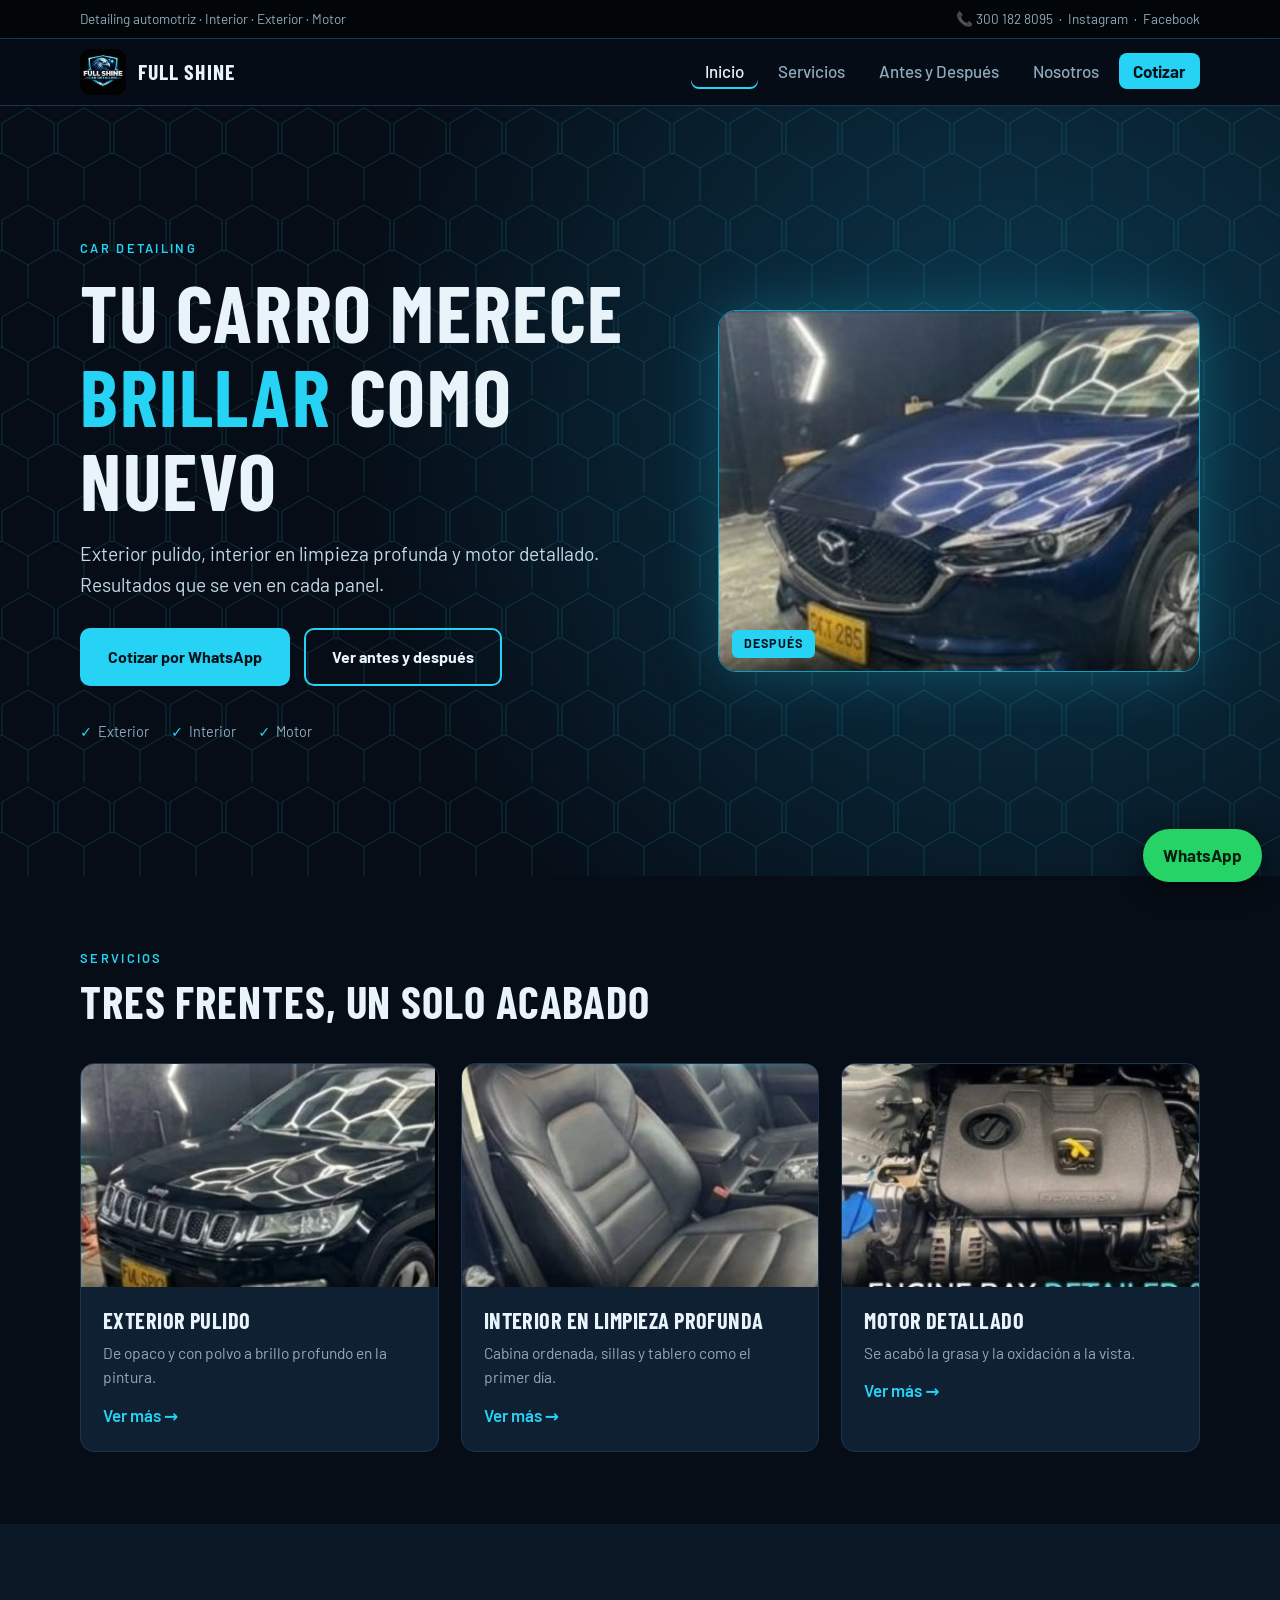
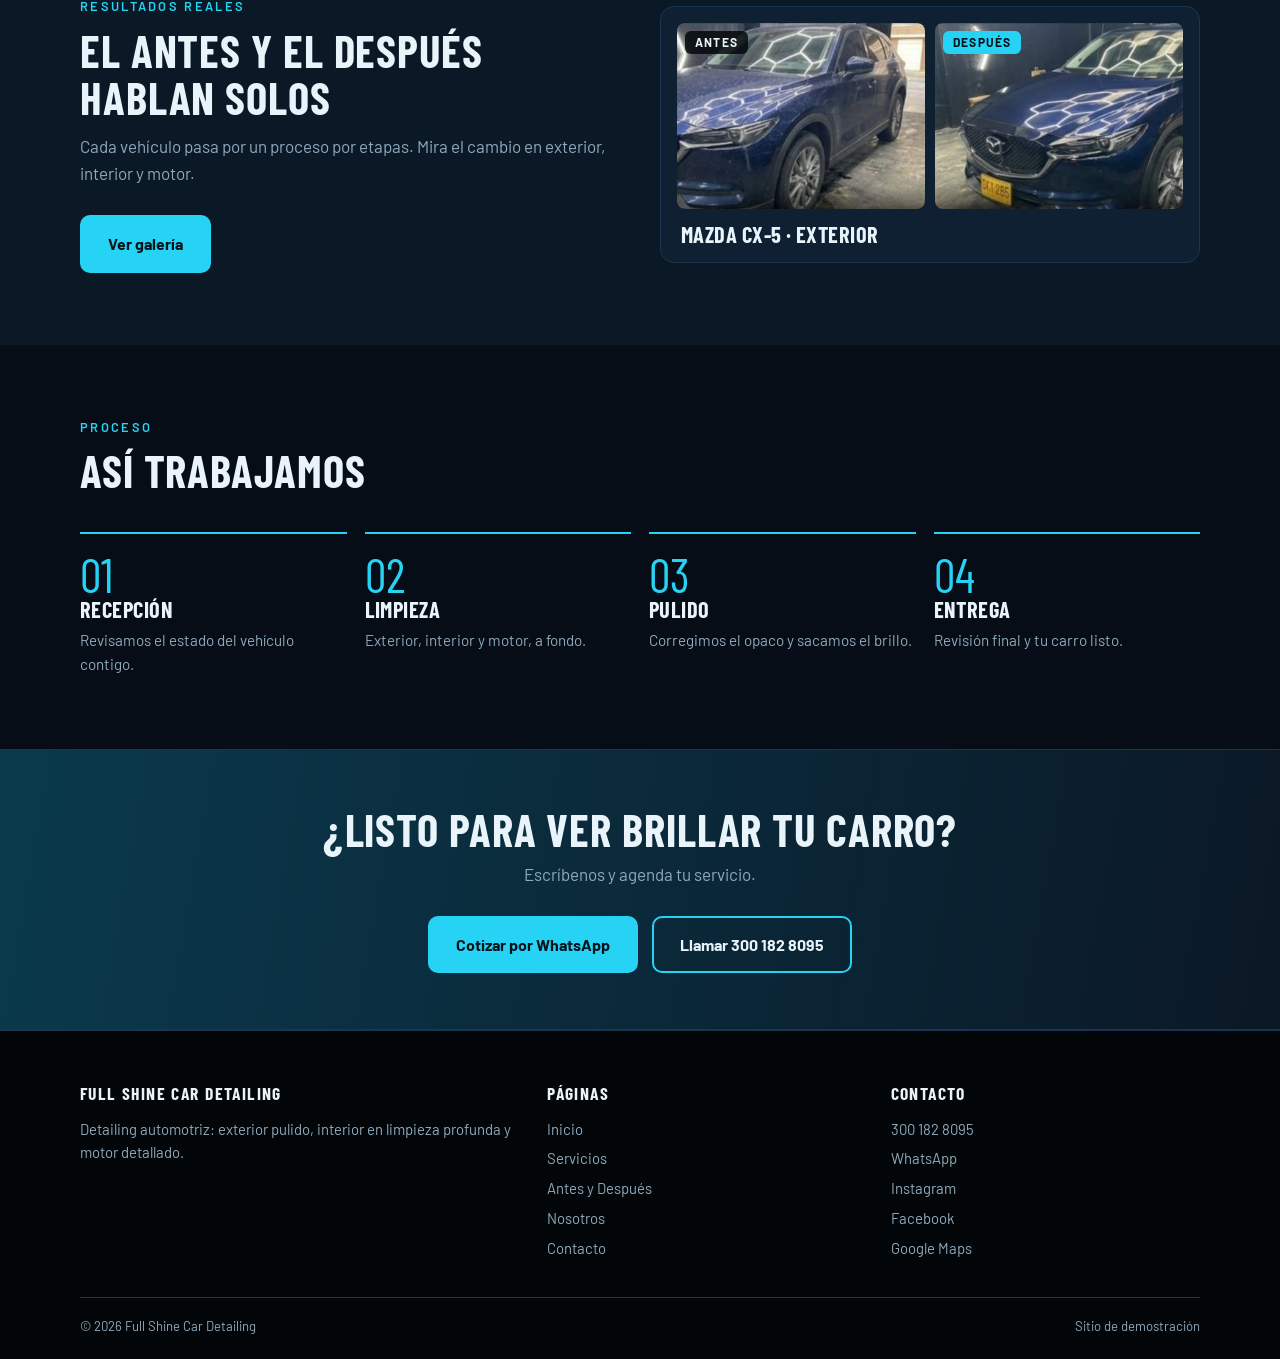
==== index.html @ 16af80bf "Demo website: Full Shine Car Detailing Co-Authored-By: Claude Sonnet 5.5 <noreply@anthropic.com> Cla" ====
<!doctype html>
<html lang="es"><head><meta charset="utf-8"><meta name="viewport" content="width=device-width,initial-scale=1">
<title>Detailing automotriz | Full Shine Car Detailing</title>
<meta name="description" content="Full Shine Car Detailing: exterior pulido, interior en limpieza profunda y motor detallado.">
<link rel="icon" href="img/favicon.png">
<link rel="preconnect" href="https://fonts.googleapis.com"><link rel="preconnect" href="https://fonts.gstatic.com" crossorigin>
<link href="https://fonts.googleapis.com/css2?family=Barlow+Condensed:wght@600;700&family=Barlow:wght@400;500;600;700&display=swap" rel="stylesheet">
<link rel="stylesheet" href="style.css"></head><body>
<div class="topbar"><div class="wrap"><span class="hide">Detailing automotriz · Interior · Exterior · Motor</span><span><a href="tel:3001828095">📞 300 182 8095</a> &nbsp;·&nbsp; <a href="https://www.instagram.com/fullshinecardetailing/" target="_blank" rel="noopener">Instagram</a> &nbsp;·&nbsp; <a href="https://www.facebook.com/profile.php?id=61590760073655&ref=PROFILE_EDIT_x-av_ig_profile_page_web#" target="_blank" rel="noopener">Facebook</a></span></div></div>
<header class="site"><div class="wrap">
<a class="brand" href="index.html"><img src="img/logo.png" alt="Logo Full Shine Car Detailing">Full Shine</a>
<button class="burger" aria-label="Abrir menú" aria-expanded="false">☰</button>
<nav><ul><li><a href="index.html" class="active">Inicio</a></li><li><a href="servicios.html">Servicios</a></li><li><a href="galeria.html">Antes y Después</a></li><li><a href="nosotros.html">Nosotros</a></li><li><a class="cta" href="contacto.html">Cotizar</a></li></ul></nav></div></header>
<section class="hero"><div class="wrap"><div><span class="eyebrow">Car Detailing</span>
<h1>Tu carro merece <span>brillar</span> como nuevo</h1>
<p class="lead">Exterior pulido, interior en limpieza profunda y motor detallado. Resultados que se ven en cada panel.</p>
<div class="btns"><a class="btn fill" href="https://wa.me/573001828095?text=Hola%20Full%20Shine%2C%20quiero%20cotizar%20un%20servicio" target="_blank" rel="noopener">Cotizar por WhatsApp</a><a class="btn ghost" href="galeria.html">Ver antes y después</a></div>
<div class="badges"><span><b>✓</b>Exterior</span><span><b>✓</b>Interior</span><span><b>✓</b>Motor</span></div></div><figure><img src="img/mazda-ext-despues.jpg" alt="Mazda CX-5 azul pulido en el taller de Full Shine"><figcaption>Después</figcaption></figure></div></section>
<section class="blk"><div class="wrap"><div class="head"><span class="eyebrow">Servicios</span><h2>Tres frentes, un solo acabado</h2></div>
<div class="grid3">
<a class="card" href="servicios.html"><img src="img/jeep-ext-despues.jpg" alt="Jeep Compass negro con pulido exterior" loading="lazy"><div class="in"><h3>Exterior pulido</h3><p>De opaco y con polvo a brillo profundo en la pintura.</p><span class="link">Ver más →</span></div></a>
<a class="card" href="servicios.html"><img src="img/mazda-int-despues.jpg" alt="Interior en cuero de Mazda limpio" loading="lazy"><div class="in"><h3>Interior en limpieza profunda</h3><p>Cabina ordenada, sillas y tablero como el primer día.</p><span class="link">Ver más →</span></div></a>
<a class="card" href="servicios.html"><img src="img/kia-eng-despues.jpg" alt="Motor de Kia detallado" loading="lazy"><div class="in"><h3>Motor detallado</h3><p>Se acabó la grasa y la oxidación a la vista.</p><span class="link">Ver más →</span></div></a>
</div></div></section>
<section class="blk alt"><div class="wrap"><div class="grid2"><div><span class="eyebrow">Resultados reales</span><h2>El antes y el después hablan solos</h2><p style="color:var(--mute);margin-top:12px">Cada vehículo pasa por un proceso por etapas. Mira el cambio en exterior, interior y motor.</p><div class="btns"><a class="btn fill" href="galeria.html">Ver galería</a></div></div>
<div class="ba"><div class="pair"><figure><img src="img/mazda-ext-antes.jpg" alt="Mazda CX-5 · Exterior antes del detailing" loading="lazy"><figcaption>Antes</figcaption></figure><figure class="d"><img src="img/mazda-ext-despues.jpg" alt="Mazda CX-5 · Exterior después del detailing" loading="lazy"><figcaption>Después</figcaption></figure></div><h3>Mazda CX-5 · Exterior</h3></div></div></div></section>
<section class="blk"><div class="wrap"><div class="head"><span class="eyebrow">Proceso</span><h2>Así trabajamos</h2></div><div class="steps">
<div class="step"><div class="num">01</div><h3>Recepción</h3><p>Revisamos el estado del vehículo contigo.</p></div>
<div class="step"><div class="num">02</div><h3>Limpieza</h3><p>Exterior, interior y motor, a fondo.</p></div>
<div class="step"><div class="num">03</div><h3>Pulido</h3><p>Corregimos el opaco y sacamos el brillo.</p></div>
<div class="step"><div class="num">04</div><h3>Entrega</h3><p>Revisión final y tu carro listo.</p></div></div></div></section>
<section class="cta-band"><div class="wrap"><h2>¿Listo para ver brillar tu carro?</h2><p style="color:var(--mute);margin-top:8px">Escríbenos y agenda tu servicio.</p><div class="btns"><a class="btn fill" href="https://wa.me/573001828095?text=Hola%20Full%20Shine%2C%20quiero%20cotizar%20un%20servicio" target="_blank" rel="noopener">Cotizar por WhatsApp</a><a class="btn ghost" href="tel:3001828095">Llamar 300 182 8095</a></div></div></section>
<footer class="site"><div class="wrap"><div class="fgrid">
<div><h4>Full Shine Car Detailing</h4><p>Detailing automotriz: exterior pulido, interior en limpieza profunda y motor detallado.</p></div>
<div><h4>Páginas</h4><ul><li><a href="index.html">Inicio</a></li><li><a href="servicios.html">Servicios</a></li><li><a href="galeria.html">Antes y Después</a></li><li><a href="nosotros.html">Nosotros</a></li><li><a href="contacto.html">Contacto</a></li></ul></div>
<div><h4>Contacto</h4><ul><li><a href="tel:3001828095">300 182 8095</a></li><li><a href="https://wa.me/573001828095?text=Hola%20Full%20Shine%2C%20quiero%20cotizar%20un%20servicio" target="_blank" rel="noopener">WhatsApp</a></li><li><a href="https://www.instagram.com/fullshinecardetailing/" target="_blank" rel="noopener">Instagram</a></li><li><a href="https://www.facebook.com/profile.php?id=61590760073655&ref=PROFILE_EDIT_x-av_ig_profile_page_web#" target="_blank" rel="noopener">Facebook</a></li><li><a href="https://www.google.com/maps/place/FULL+SHINE+CAR+DETAILING/data=!4m2!3m1!1s0x0:0x7abba102115c110c?sa=X&ved=1t:2428&ictx=111" target="_blank" rel="noopener">Google Maps</a></li></ul></div>
</div><div class="copy"><span>© 2026 Full Shine Car Detailing</span><span>Sitio de demostración</span></div></div></footer>
<a class="wa" href="https://wa.me/573001828095?text=Hola%20Full%20Shine%2C%20quiero%20cotizar%20un%20servicio" target="_blank" rel="noopener">WhatsApp</a>
<script src="script.js"></script></body></html>
---- style.css ----
:root{--bg:#060d16;--bg2:#0b1826;--card:#0f2033;--line:#1b3550;--cy:#27d3f5;--cy2:#0a9fc4;--tx:#e8f3fa;--mute:#8fa9bc;--r:14px}
*{box-sizing:border-box;margin:0;padding:0}
html{scroll-behavior:smooth}
body{font-family:'Barlow',system-ui,sans-serif;background:var(--bg);color:var(--tx);line-height:1.6;font-size:17px}
img{max-width:100%;display:block}
a{color:inherit;text-decoration:none}
h1,h2,h3{font-family:'Barlow Condensed',sans-serif;text-transform:uppercase;letter-spacing:.02em;line-height:1.05}
h1{font-size:clamp(2.6rem,7vw,5rem)}
h2{font-size:clamp(1.9rem,4vw,2.8rem)}
h3{font-size:1.4rem}
.wrap{width:min(1120px,100% - 32px);margin:0 auto}
.eyebrow{color:var(--cy);font-weight:600;letter-spacing:.18em;text-transform:uppercase;font-size:.8rem;margin-bottom:10px;display:block}
.topbar{background:#020609;border-bottom:1px solid var(--line);font-size:.85rem;color:var(--mute)}
.topbar .wrap{display:flex;justify-content:space-between;gap:12px;padding:8px 0;flex-wrap:wrap}
.topbar a:hover{color:var(--cy)}
header.site{position:sticky;top:0;z-index:50;background:rgba(6,13,22,.92);backdrop-filter:blur(10px);border-bottom:1px solid var(--line)}
header.site .wrap{display:flex;align-items:center;justify-content:space-between;padding:10px 0}
.brand{display:flex;align-items:center;gap:12px;font-family:'Barlow Condensed',sans-serif;font-size:1.35rem;font-weight:700;text-transform:uppercase;letter-spacing:.05em}
.brand img{width:46px;height:46px;border-radius:10px}
nav ul{display:flex;gap:6px;list-style:none;align-items:center}
nav a{padding:8px 14px;border-radius:8px;font-weight:500;color:var(--mute);transition:.2s}
nav a:hover,nav a.active{color:var(--tx)}
nav a.active{box-shadow:inset 0 -2px 0 var(--cy)}
nav a.cta{background:var(--cy);color:#04141c;font-weight:700}
nav a.cta:hover{background:#6ae6fb}
.burger{display:none;background:none;border:1px solid var(--line);color:var(--tx);width:44px;height:44px;border-radius:10px;font-size:1.4rem;cursor:pointer}
.btn{display:inline-block;padding:14px 26px;border-radius:10px;font-weight:700;border:2px solid var(--cy);transition:.2s;cursor:pointer;font-size:1rem}
.btn.fill{background:var(--cy);color:#04141c}
.btn.fill:hover{background:#6ae6fb;border-color:#6ae6fb}
.btn.ghost:hover{background:rgba(39,211,245,.12)}
.btns{display:flex;gap:14px;flex-wrap:wrap;margin-top:28px}
/* hero */
.hero{position:relative;min-height:calc(100vh - 130px);display:flex;align-items:center;background:radial-gradient(circle at 80% 40%,#0c3a50 0,var(--bg) 60%);isolation:isolate;padding:50px 0}
.hero .wrap{display:grid;grid-template-columns:1.1fr .9fr;gap:48px;align-items:center}
.hero figure{position:relative}
.hero figure img{border-radius:18px;border:1px solid var(--cy2);box-shadow:0 0 60px rgba(39,211,245,.25);aspect-ratio:4/3;object-fit:cover;width:100%}
.hero figcaption{position:absolute;left:14px;bottom:14px;background:var(--cy);color:#04141c;font-weight:700;font-size:.78rem;letter-spacing:.1em;text-transform:uppercase;padding:4px 12px;border-radius:6px}
.hero::after{content:"";position:absolute;inset:0;z-index:-1;opacity:.18;background-image:url("data:image/svg+xml,%3Csvg xmlns='http://www.w3.org/2000/svg' width='56' height='97'%3E%3Cpath d='M28 2l26 15v30L28 62 2 47V17z M28 62v33 M2 47L0 48 M54 47l2 1' fill='none' stroke='%2327d3f5' stroke-width='1'/%3E%3C/svg%3E")}
.hero p.lead{font-size:1.2rem;color:#c5d9e6;max-width:520px;margin-top:18px}
.hero h1 span{color:var(--cy)}
.badges{display:flex;gap:22px;margin-top:34px;flex-wrap:wrap;color:var(--mute);font-size:.9rem}
.badges b{color:var(--cy);margin-right:6px}
.pagehead{padding:64px 0 48px;background:linear-gradient(180deg,var(--bg2),var(--bg));border-bottom:1px solid var(--line)}
.pagehead p{color:var(--mute);max-width:600px;margin-top:12px}
section.blk{padding:72px 0}
section.alt{background:var(--bg2)}
.head{max-width:620px;margin-bottom:38px}
.head p{color:var(--mute);margin-top:10px}
.grid3{display:grid;grid-template-columns:repeat(3,1fr);gap:22px}
.grid2{display:grid;grid-template-columns:1fr 1fr;gap:40px;align-items:center}
.card{background:var(--card);border:1px solid var(--line);border-radius:var(--r);overflow:hidden;transition:.25s}
.card:hover{transform:translateY(-4px);border-color:var(--cy2)}
.card img{aspect-ratio:16/10;object-fit:cover;width:100%}
.card .in{padding:22px}
.card p{color:var(--mute);margin-top:8px;font-size:.97rem}
.link{color:var(--cy);font-weight:600;display:inline-block;margin-top:12px}
.num{font-family:'Barlow Condensed';font-size:3rem;color:var(--cy);line-height:1}
.steps{display:grid;grid-template-columns:repeat(4,1fr);gap:18px}
.step{border-top:2px solid var(--cy);padding-top:16px}
.step p{color:var(--mute);font-size:.95rem;margin-top:6px}
/* before/after */
.ba{background:var(--card);border:1px solid var(--line);border-radius:var(--r);padding:16px}
.ba .pair{display:grid;grid-template-columns:1fr 1fr;gap:10px}
.ba figure{position:relative}
.ba img{border-radius:8px;aspect-ratio:4/3;object-fit:cover;width:100%}
.ba figcaption{position:absolute;left:8px;top:8px;background:rgba(2,6,9,.82);padding:2px 10px;border-radius:6px;font-size:.75rem;font-weight:700;letter-spacing:.1em;text-transform:uppercase}
.ba figure.d figcaption{background:var(--cy);color:#04141c}
.ba h3{margin:14px 4px 0}
.tabs{display:flex;gap:10px;margin-bottom:26px;flex-wrap:wrap}
.tabs button{background:var(--card);border:1px solid var(--line);color:var(--mute);padding:10px 20px;border-radius:999px;font:600 .95rem 'Barlow';cursor:pointer}
.tabs button.on{background:var(--cy);color:#04141c;border-color:var(--cy)}
.tabpane{display:none}.tabpane.on{display:grid;grid-template-columns:repeat(3,1fr);gap:22px}
.cta-band{background:linear-gradient(100deg,#0a3a4d,#0b1826);border-top:1px solid var(--line);border-bottom:1px solid var(--line);padding:56px 0;text-align:center}
.cta-band .btns{justify-content:center}
.list{list-style:none;margin-top:16px}
.list li{padding:8px 0 8px 28px;position:relative;color:#c5d9e6}
.list li::before{content:"✓";position:absolute;left:0;color:var(--cy);font-weight:700}
.mapbox{border:1px solid var(--line);border-radius:var(--r);overflow:hidden;min-height:380px}
.mapbox iframe{width:100%;height:100%;min-height:380px;border:0;filter:invert(.9) hue-rotate(180deg) saturate(.7)}
.contact-list{list-style:none;display:grid;gap:14px;margin:22px 0}
.contact-list li{background:var(--card);border:1px solid var(--line);border-radius:12px;padding:16px 18px}
.contact-list small{display:block;color:var(--mute);text-transform:uppercase;letter-spacing:.12em;font-size:.72rem}
.contact-list a:hover{color:var(--cy)}
form{display:grid;gap:12px}
input,textarea,select{width:100%;padding:13px 14px;background:var(--card);border:1px solid var(--line);border-radius:10px;color:var(--tx);font:inherit}
input:focus,textarea:focus,select:focus{outline:2px solid var(--cy);border-color:transparent}
footer.site{background:#020609;border-top:1px solid var(--line);padding:48px 0 22px;color:var(--mute);font-size:.93rem}
.fgrid{display:grid;grid-template-columns:1.4fr 1fr 1fr;gap:34px}
footer h4{font-family:'Barlow Condensed';text-transform:uppercase;letter-spacing:.08em;color:var(--tx);font-size:1.1rem;margin-bottom:10px}
footer li{list-style:none;margin:6px 0}
footer a:hover{color:var(--cy)}
.copy{border-top:1px solid var(--line);margin-top:30px;padding-top:18px;font-size:.82rem;display:flex;justify-content:space-between;flex-wrap:wrap;gap:8px}
.wa{position:fixed;right:18px;bottom:18px;z-index:60;background:#25d366;color:#04200f;font-weight:700;padding:13px 20px;border-radius:999px;box-shadow:0 6px 24px rgba(0,0,0,.5)}
@media(max-width:860px){
 .burger{display:block}
 nav{position:absolute;left:0;right:0;top:100%;background:var(--bg);border-bottom:1px solid var(--line);display:none}
 nav.open{display:block}
 nav ul{flex-direction:column;align-items:stretch;padding:12px 16px;gap:4px}
 .grid3,.tabpane.on,.steps,.grid2,.fgrid{grid-template-columns:1fr}
 .grid2{gap:28px}
 .hero{min-height:auto;padding:70px 0}
 .hero .wrap{grid-template-columns:1fr}
 .topbar .hide{display:none}
}
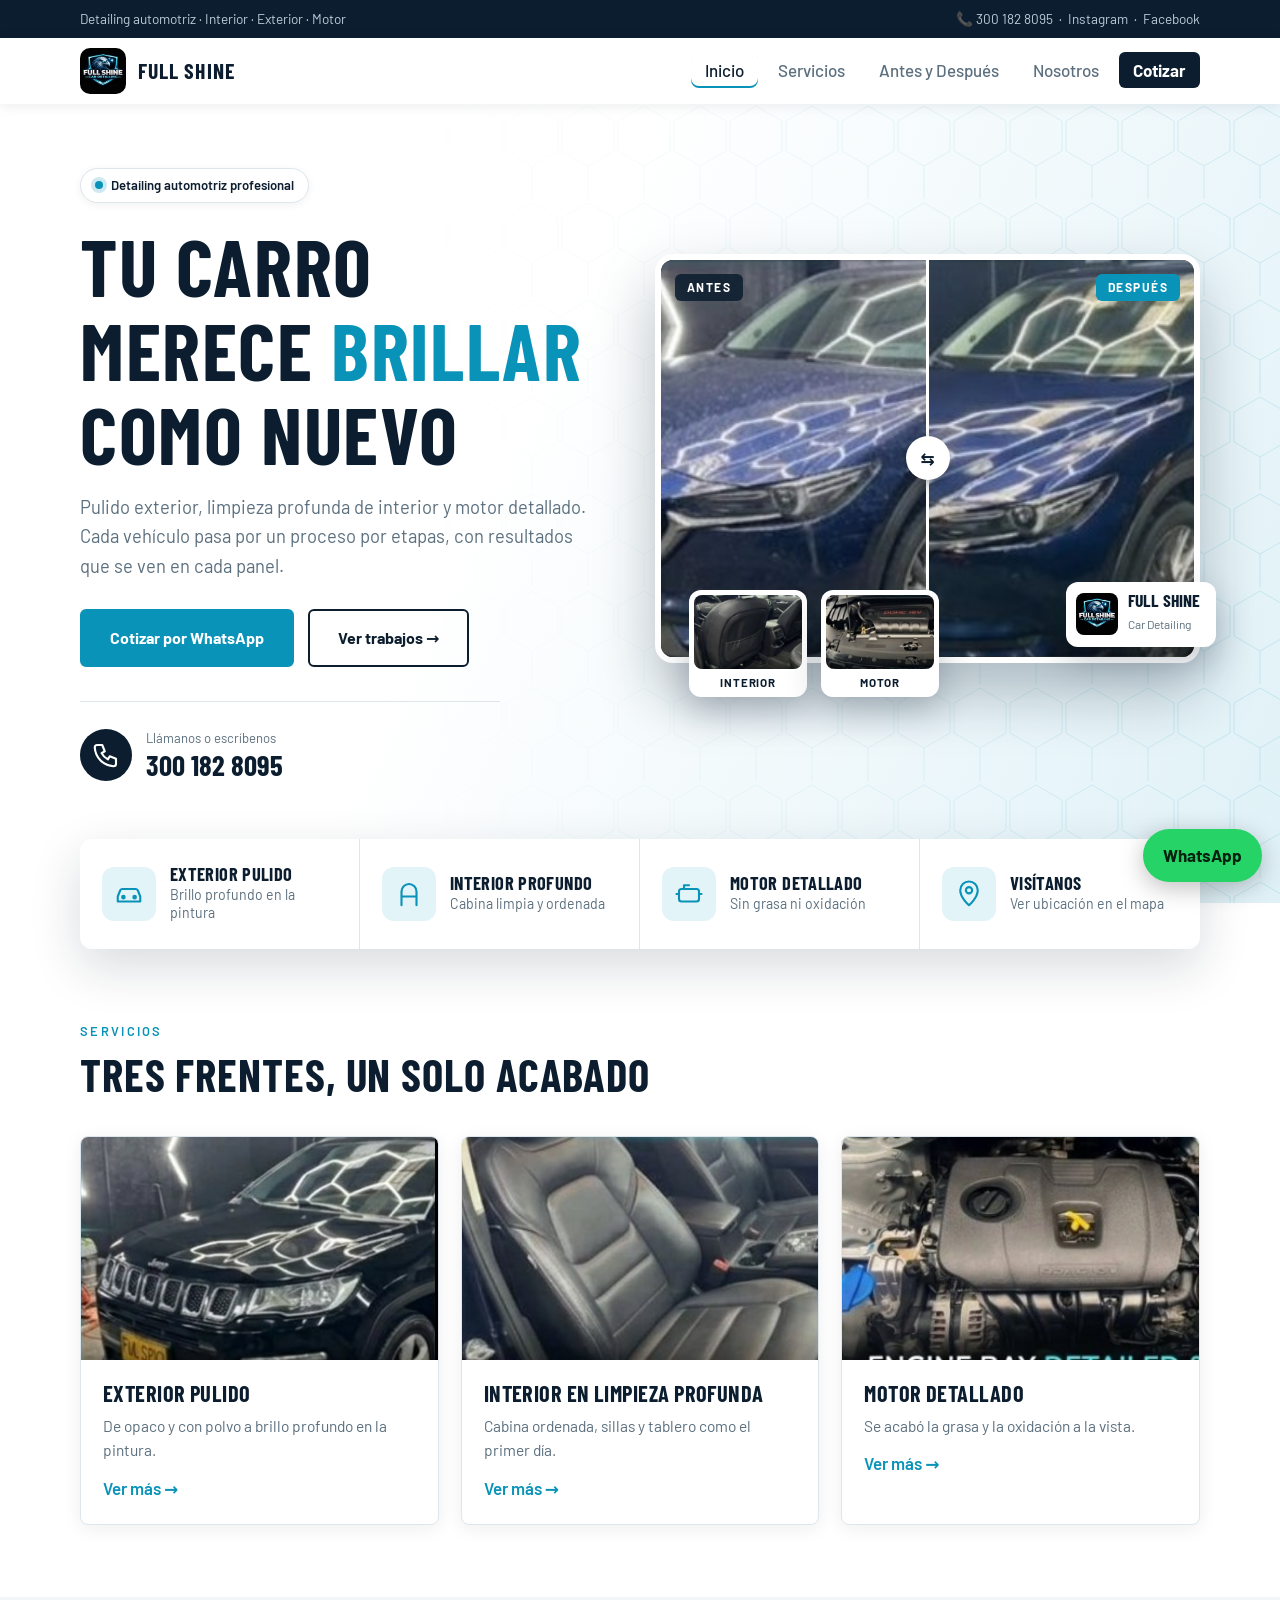
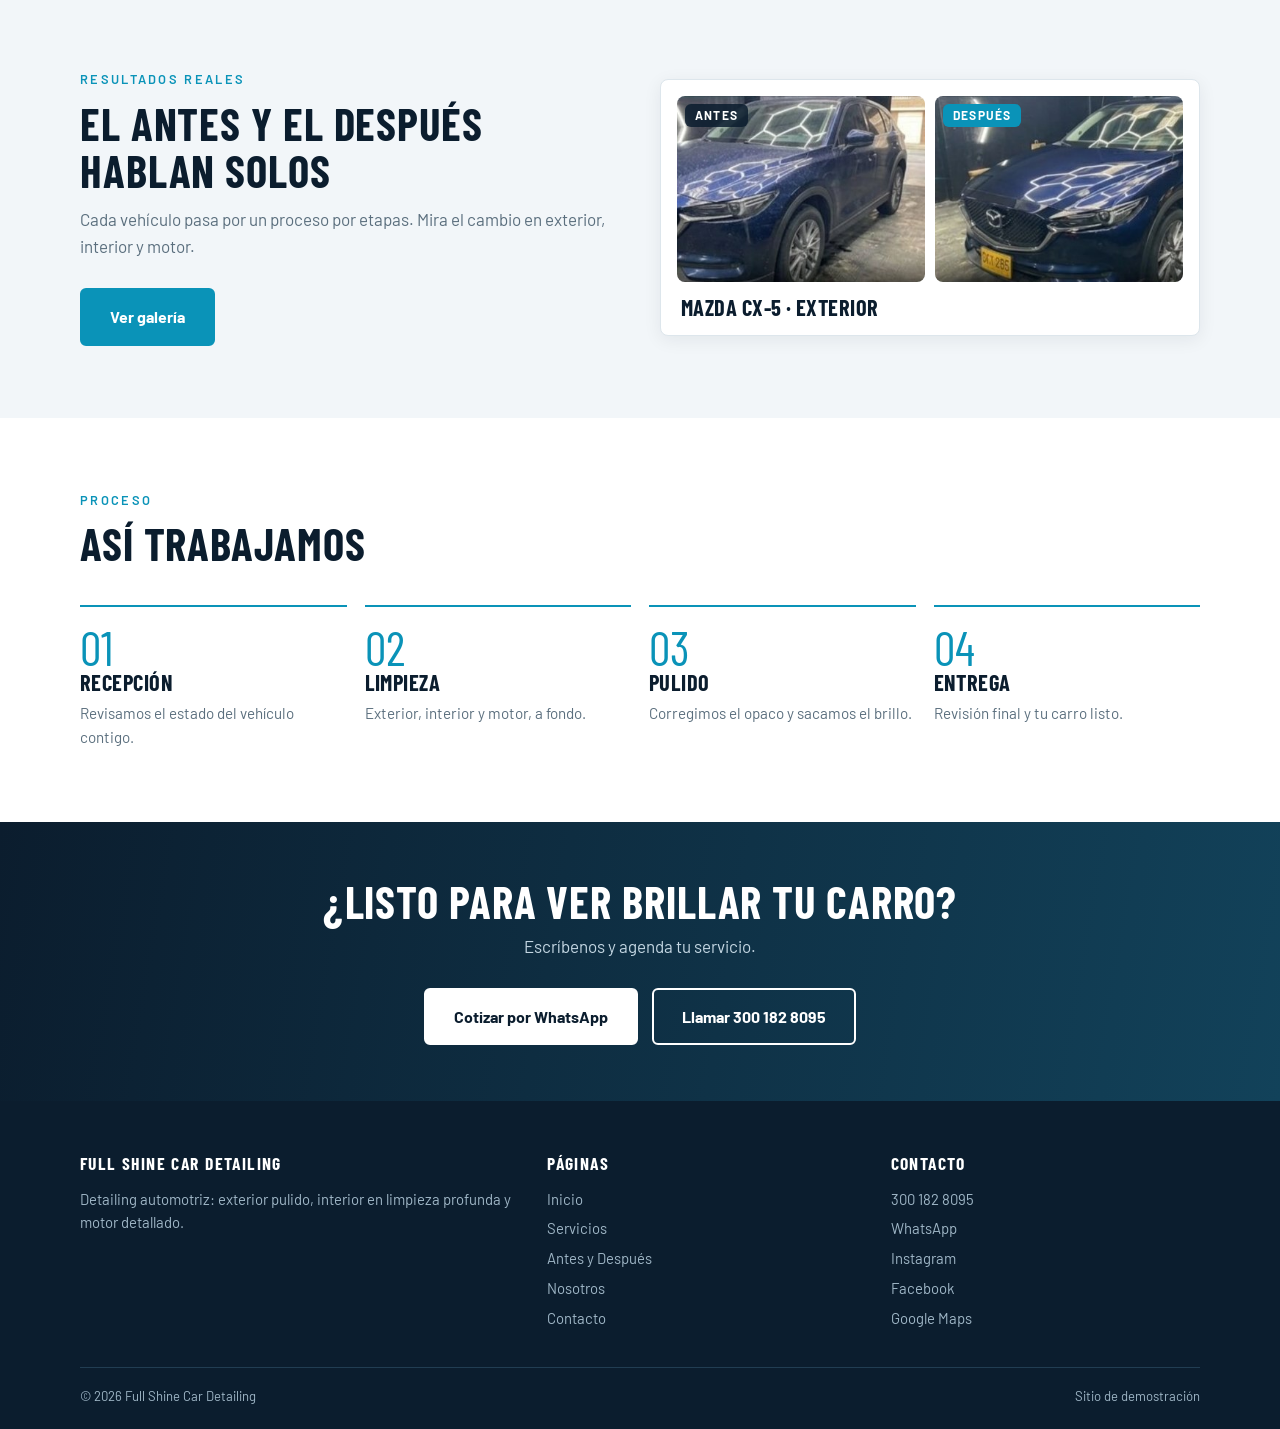
==== commit b8742d51: "Elaborate hero: before/after slider, floating cards, service strip Co-Authored-By: Claude Sonnet 5.5" ====
--- a/index.html
+++ b/index.html
@@ -11,11 +11,26 @@
 <a class="brand" href="index.html"><img src="img/logo.png" alt="Logo Full Shine Car Detailing">Full Shine</a>
 <button class="burger" aria-label="Abrir menú" aria-expanded="false">☰</button>
 <nav><ul><li><a href="index.html" class="active">Inicio</a></li><li><a href="servicios.html">Servicios</a></li><li><a href="galeria.html">Antes y Después</a></li><li><a href="nosotros.html">Nosotros</a></li><li><a class="cta" href="contacto.html">Cotizar</a></li></ul></nav></div></header>
-<section class="hero"><div class="wrap"><div><span class="eyebrow">Car Detailing</span>
+<section class="hero"><div class="wrap">
+<div class="copy-col"><span class="pill"><i></i>Detailing automotriz profesional</span>
 <h1>Tu carro merece <span>brillar</span> como nuevo</h1>
-<p class="lead">Exterior pulido, interior en limpieza profunda y motor detallado. Resultados que se ven en cada panel.</p>
-<div class="btns"><a class="btn fill" href="https://wa.me/573001828095?text=Hola%20Full%20Shine%2C%20quiero%20cotizar%20un%20servicio" target="_blank" rel="noopener">Cotizar por WhatsApp</a><a class="btn ghost" href="galeria.html">Ver antes y después</a></div>
-<div class="badges"><span><b>✓</b>Exterior</span><span><b>✓</b>Interior</span><span><b>✓</b>Motor</span></div></div><figure><img src="img/mazda-ext-despues.jpg" alt="Mazda CX-5 azul pulido en el taller de Full Shine"><figcaption>Después</figcaption></figure></div></section>
+<p class="lead">Pulido exterior, limpieza profunda de interior y motor detallado. Cada vehículo pasa por un proceso por etapas, con resultados que se ven en cada panel.</p>
+<div class="btns"><a class="btn fill" href="https://wa.me/573001828095?text=Hola%20Full%20Shine%2C%20quiero%20cotizar%20un%20servicio" target="_blank" rel="noopener">Cotizar por WhatsApp</a><a class="btn ghost" href="galeria.html">Ver trabajos →</a></div>
+<div class="callrow"><div class="callico"><svg viewBox="0 0 24 24" width="30" height="30" fill="none" stroke="currentColor" stroke-width="1.7" stroke-linecap="round" stroke-linejoin="round"><path d="M5 4h4l2 5-2.5 1.5a11 11 0 005 5L15 13l5 2v4a2 2 0 01-2 2A16 16 0 013 6a2 2 0 012-2z"/></svg></div><div><small>Llámanos o escríbenos</small><a href="tel:3001828095">300 182 8095</a></div></div></div>
+<div class="visual"><div class="cmp" id="cmp" style="--pos:50%">
+<img src="img/mazda-ext-antes.jpg" alt="Mazda CX-5 antes del detailing"><img class="after" src="img/mazda-ext-despues.jpg" alt="Mazda CX-5 después del detailing">
+<span class="tag l">Antes</span><span class="tag r">Después</span><div class="bar"><b>⇆</b></div>
+<input type="range" min="0" max="100" value="50" aria-label="Comparar antes y después" id="cmprange"></div>
+<div class="float f1"><img src="img/logo.png" alt=""><div><b>Full Shine</b><small>Car Detailing</small></div></div>
+<div class="float f2"><img src="img/kia-int-despues.jpg" alt="Interior limpio"><span>Interior</span></div>
+<div class="float f3"><img src="img/jeep-eng-despues.jpg" alt="Motor detallado"><span>Motor</span></div></div>
+</div></section>
+<section class="strip"><div class="wrap">
+<a href="servicios.html"><span class="ico"><svg viewBox="0 0 24 24" width="30" height="30" fill="none" stroke="currentColor" stroke-width="1.7" stroke-linecap="round" stroke-linejoin="round"><path d="M3 14l2-5a2 2 0 012-1h10a2 2 0 012 1l2 5v4H3z"/><circle cx="7.5" cy="14.5" r="1"/><circle cx="16.5" cy="14.5" r="1"/></svg></span><div><h3>Exterior pulido</h3><p>Brillo profundo en la pintura</p></div></a>
+<a href="servicios.html"><span class="ico"><svg viewBox="0 0 24 24" width="30" height="30" fill="none" stroke="currentColor" stroke-width="1.7" stroke-linecap="round" stroke-linejoin="round"><path d="M6 21V10a6 6 0 0112 0v11M6 14h12"/></svg></span><div><h3>Interior profundo</h3><p>Cabina limpia y ordenada</p></div></a>
+<a href="servicios.html"><span class="ico"><svg viewBox="0 0 24 24" width="30" height="30" fill="none" stroke="currentColor" stroke-width="1.7" stroke-linecap="round" stroke-linejoin="round"><rect x="4" y="8" width="16" height="10" rx="2"/><path d="M8 8V5h4M2 12h2M20 12h2"/></svg></span><div><h3>Motor detallado</h3><p>Sin grasa ni oxidación</p></div></a>
+<a href="contacto.html"><span class="ico"><svg viewBox="0 0 24 24" width="30" height="30" fill="none" stroke="currentColor" stroke-width="1.7" stroke-linecap="round" stroke-linejoin="round"><path d="M12 21s7-6 7-12a7 7 0 10-14 0c0 6 7 12 7 12z"/><circle cx="12" cy="9" r="2.5"/></svg></span><div><h3>Visítanos</h3><p>Ver ubicación en el mapa</p></div></a>
+</div></section>
 <section class="blk"><div class="wrap"><div class="head"><span class="eyebrow">Servicios</span><h2>Tres frentes, un solo acabado</h2></div>
 <div class="grid3">
 <a class="card" href="servicios.html"><img src="img/jeep-ext-despues.jpg" alt="Jeep Compass negro con pulido exterior" loading="lazy"><div class="in"><h3>Exterior pulido</h3><p>De opaco y con polvo a brillo profundo en la pintura.</p><span class="link">Ver más →</span></div></a>
--- a/style.css
+++ b/style.css
@@ -1,47 +1,73 @@
-:root{--bg:#060d16;--bg2:#0b1826;--card:#0f2033;--line:#1b3550;--cy:#27d3f5;--cy2:#0a9fc4;--tx:#e8f3fa;--mute:#8fa9bc;--r:14px}
+:root{--bg:#fff;--bg2:#f2f6f9;--card:#fff;--line:#dde6ec;--cy:#0a93b8;--cy2:#0a7f9f;--navy:#0b1d2e;--tx:#14232f;--mute:#5b6f7e;--r:8px}
 *{box-sizing:border-box;margin:0;padding:0}
 html{scroll-behavior:smooth}
 body{font-family:'Barlow',system-ui,sans-serif;background:var(--bg);color:var(--tx);line-height:1.6;font-size:17px}
 img{max-width:100%;display:block}
 a{color:inherit;text-decoration:none}
-h1,h2,h3{font-family:'Barlow Condensed',sans-serif;text-transform:uppercase;letter-spacing:.02em;line-height:1.05}
+h1,h2,h3{color:var(--navy);font-family:'Barlow Condensed',sans-serif;text-transform:uppercase;letter-spacing:.02em;line-height:1.05}
 h1{font-size:clamp(2.6rem,7vw,5rem)}
 h2{font-size:clamp(1.9rem,4vw,2.8rem)}
 h3{font-size:1.4rem}
 .wrap{width:min(1120px,100% - 32px);margin:0 auto}
 .eyebrow{color:var(--cy);font-weight:600;letter-spacing:.18em;text-transform:uppercase;font-size:.8rem;margin-bottom:10px;display:block}
-.topbar{background:#020609;border-bottom:1px solid var(--line);font-size:.85rem;color:var(--mute)}
+.topbar{background:var(--navy);font-size:.85rem;color:#b9cddb}
 .topbar .wrap{display:flex;justify-content:space-between;gap:12px;padding:8px 0;flex-wrap:wrap}
-.topbar a:hover{color:var(--cy)}
-header.site{position:sticky;top:0;z-index:50;background:rgba(6,13,22,.92);backdrop-filter:blur(10px);border-bottom:1px solid var(--line)}
+.topbar a:hover{color:#fff}
+header.site{position:sticky;top:0;z-index:50;background:#fff;box-shadow:0 2px 12px rgba(11,29,46,.08)}
 header.site .wrap{display:flex;align-items:center;justify-content:space-between;padding:10px 0}
-.brand{display:flex;align-items:center;gap:12px;font-family:'Barlow Condensed',sans-serif;font-size:1.35rem;font-weight:700;text-transform:uppercase;letter-spacing:.05em}
+.brand{display:flex;align-items:center;gap:12px;font-family:'Barlow Condensed',sans-serif;font-size:1.35rem;font-weight:700;text-transform:uppercase;letter-spacing:.05em;color:var(--navy)}
 .brand img{width:46px;height:46px;border-radius:10px}
 nav ul{display:flex;gap:6px;list-style:none;align-items:center}
 nav a{padding:8px 14px;border-radius:8px;font-weight:500;color:var(--mute);transition:.2s}
-nav a:hover,nav a.active{color:var(--tx)}
+nav a:hover,nav a.active{color:var(--navy)}
 nav a.active{box-shadow:inset 0 -2px 0 var(--cy)}
-nav a.cta{background:var(--cy);color:#04141c;font-weight:700}
-nav a.cta:hover{background:#6ae6fb}
-.burger{display:none;background:none;border:1px solid var(--line);color:var(--tx);width:44px;height:44px;border-radius:10px;font-size:1.4rem;cursor:pointer}
-.btn{display:inline-block;padding:14px 26px;border-radius:10px;font-weight:700;border:2px solid var(--cy);transition:.2s;cursor:pointer;font-size:1rem}
-.btn.fill{background:var(--cy);color:#04141c}
-.btn.fill:hover{background:#6ae6fb;border-color:#6ae6fb}
-.btn.ghost:hover{background:rgba(39,211,245,.12)}
+nav a.cta{background:var(--navy);color:#fff;font-weight:700;border-radius:6px}
+nav a.cta:hover{background:var(--cy)}
+nav a.cta.active{box-shadow:none}
+.burger{display:none;background:none;border:1px solid var(--line);color:var(--navy);width:44px;height:44px;border-radius:10px;font-size:1.4rem;cursor:pointer}
+.btn{display:inline-block;padding:14px 28px;border-radius:6px;font-weight:700;border:2px solid var(--cy);transition:.2s;cursor:pointer;font-size:1rem}
+.btn.fill{background:var(--cy);color:#fff}
+.btn.fill:hover{background:var(--navy);border-color:var(--navy)}
+.btn.ghost{color:var(--navy);border-color:var(--navy)}
+.btn.ghost:hover{background:var(--navy);color:#fff}
 .btns{display:flex;gap:14px;flex-wrap:wrap;margin-top:28px}
 /* hero */
-.hero{position:relative;min-height:calc(100vh - 130px);display:flex;align-items:center;background:radial-gradient(circle at 80% 40%,#0c3a50 0,var(--bg) 60%);isolation:isolate;padding:50px 0}
-.hero .wrap{display:grid;grid-template-columns:1.1fr .9fr;gap:48px;align-items:center}
-.hero figure{position:relative}
-.hero figure img{border-radius:18px;border:1px solid var(--cy2);box-shadow:0 0 60px rgba(39,211,245,.25);aspect-ratio:4/3;object-fit:cover;width:100%}
-.hero figcaption{position:absolute;left:14px;bottom:14px;background:var(--cy);color:#04141c;font-weight:700;font-size:.78rem;letter-spacing:.1em;text-transform:uppercase;padding:4px 12px;border-radius:6px}
-.hero::after{content:"";position:absolute;inset:0;z-index:-1;opacity:.18;background-image:url("data:image/svg+xml,%3Csvg xmlns='http://www.w3.org/2000/svg' width='56' height='97'%3E%3Cpath d='M28 2l26 15v30L28 62 2 47V17z M28 62v33 M2 47L0 48 M54 47l2 1' fill='none' stroke='%2327d3f5' stroke-width='1'/%3E%3C/svg%3E")}
-.hero p.lead{font-size:1.2rem;color:#c5d9e6;max-width:520px;margin-top:18px}
+.hero{position:relative;padding:64px 0 120px;background:linear-gradient(115deg,#fff 40%,#dff1f7);overflow:hidden;isolation:isolate}
+.hero::after{content:"";position:absolute;inset:0;z-index:-1;opacity:.14;background-image:url("data:image/svg+xml,%3Csvg xmlns='http://www.w3.org/2000/svg' width='56' height='97'%3E%3Cpath d='M28 2l26 15v30L28 62 2 47V17z M28 62v33' fill='none' stroke='%230a93b8' stroke-width='1'/%3E%3C/svg%3E");-webkit-mask-image:linear-gradient(90deg,transparent 30%,#000);mask-image:linear-gradient(90deg,transparent 30%,#000)}
+.hero .wrap{display:grid;grid-template-columns:1fr 1.05fr;gap:56px;align-items:center}
+.pill{display:inline-flex;align-items:center;gap:8px;background:#fff;border:1px solid var(--line);border-radius:999px;padding:6px 14px;font-size:.82rem;font-weight:600;color:var(--navy);box-shadow:0 2px 8px rgba(11,29,46,.06);margin-bottom:20px}
+.pill i{width:8px;height:8px;border-radius:50%;background:var(--cy);box-shadow:0 0 0 4px rgba(10,147,184,.2)}
 .hero h1 span{color:var(--cy)}
-.badges{display:flex;gap:22px;margin-top:34px;flex-wrap:wrap;color:var(--mute);font-size:.9rem}
-.badges b{color:var(--cy);margin-right:6px}
-.pagehead{padding:64px 0 48px;background:linear-gradient(180deg,var(--bg2),var(--bg));border-bottom:1px solid var(--line)}
-.pagehead p{color:var(--mute);max-width:600px;margin-top:12px}
+.hero p.lead{font-size:1.15rem;color:var(--mute);max-width:520px;margin-top:18px}
+.callrow{display:flex;align-items:center;gap:14px;margin-top:34px;padding-top:26px;border-top:1px solid var(--line);max-width:420px}
+.callico{width:52px;height:52px;border-radius:50%;background:var(--navy);color:#fff;display:grid;place-items:center;flex:none}
+.callrow small{display:block;color:var(--mute);font-size:.82rem}
+.callrow a{font-family:'Barlow Condensed';font-size:1.8rem;font-weight:700;color:var(--navy);line-height:1.1}
+.visual{position:relative;padding:0 0 34px 0}
+.cmp{position:relative;aspect-ratio:4/3;border-radius:18px;overflow:hidden;border:6px solid #fff;box-shadow:0 30px 60px rgba(11,29,46,.28);background:#000;user-select:none}
+.cmp>img{position:absolute;inset:0;width:100%;height:100%;object-fit:cover}
+.cmp .after{clip-path:inset(0 0 0 var(--pos))}
+.cmp .bar{position:absolute;top:0;bottom:0;left:var(--pos);width:3px;margin-left:-1.5px;background:#fff;pointer-events:none}
+.cmp .bar b{position:absolute;top:50%;left:50%;transform:translate(-50%,-50%);width:44px;height:44px;border-radius:50%;background:#fff;color:var(--navy);display:grid;place-items:center;box-shadow:0 4px 14px rgba(0,0,0,.35)}
+.cmp input{position:absolute;inset:0;width:100%;height:100%;opacity:0;cursor:ew-resize;margin:0}
+.tag{position:absolute;top:14px;padding:4px 12px;border-radius:6px;font-size:.75rem;font-weight:700;letter-spacing:.12em;text-transform:uppercase;pointer-events:none}
+.tag.l{left:14px;background:rgba(11,29,46,.85);color:#fff}.tag.r{right:14px;background:var(--cy);color:#fff}
+.float{position:absolute;background:#fff;border-radius:12px;box-shadow:0 14px 34px rgba(11,29,46,.25);display:flex;align-items:center;gap:10px}
+.f1{right:-16px;bottom:50px;padding:10px 16px 10px 10px}
+.f1 img{width:42px;height:42px;border-radius:8px}.f1 b{display:block;font-family:'Barlow Condensed';text-transform:uppercase;color:var(--navy);font-size:1.1rem;line-height:1}.f1 small{color:var(--mute);font-size:.75rem}
+.f2,.f3{bottom:0;padding:5px;flex-direction:column;align-items:stretch;gap:4px;width:118px}
+.f2{left:34px}.f3{left:166px}
+.f2 img,.f3 img{width:100%;height:74px;object-fit:cover;border-radius:8px}
+.f2 span,.f3 span{font-size:.72rem;font-weight:700;text-align:center;color:var(--navy);text-transform:uppercase;letter-spacing:.08em}
+.strip{position:relative;margin-top:-64px;z-index:5}
+.strip .wrap{display:grid;grid-template-columns:repeat(4,1fr);background:#fff;border-radius:12px;box-shadow:0 18px 50px rgba(11,29,46,.16);overflow:hidden}
+.strip a{display:flex;gap:14px;align-items:center;padding:26px 22px;border-right:1px solid var(--line);transition:.2s}
+.strip a:last-child{border:0}.strip a:hover{background:var(--bg2)}
+.strip .ico{width:54px;height:54px;border-radius:12px;background:#e3f4f9;color:var(--cy);display:grid;place-items:center;flex:none}
+.strip h3{font-size:1.15rem}.strip p{color:var(--mute);font-size:.88rem;line-height:1.3;margin-top:2px}
+.pagehead{padding:64px 0 48px;background:linear-gradient(100deg,var(--navy),#12425a);color:#fff}
+.pagehead h1{color:#fff}.pagehead .eyebrow{color:#7fdcf3}
+.pagehead p{color:#c3d6e2;max-width:600px;margin-top:12px}
 section.blk{padding:72px 0}
 section.alt{background:var(--bg2)}
 .head{max-width:620px;margin-bottom:38px}
@@ -49,7 +75,8 @@
 .grid3{display:grid;grid-template-columns:repeat(3,1fr);gap:22px}
 .grid2{display:grid;grid-template-columns:1fr 1fr;gap:40px;align-items:center}
 .card{background:var(--card);border:1px solid var(--line);border-radius:var(--r);overflow:hidden;transition:.25s}
-.card:hover{transform:translateY(-4px);border-color:var(--cy2)}
+.card{box-shadow:0 4px 18px rgba(11,29,46,.07)}
+.card:hover{transform:translateY(-4px);box-shadow:0 12px 28px rgba(11,29,46,.14)}
 .card img{aspect-ratio:16/10;object-fit:cover;width:100%}
 .card .in{padding:22px}
 .card p{color:var(--mute);margin-top:8px;font-size:.97rem}
@@ -59,24 +86,26 @@
 .step{border-top:2px solid var(--cy);padding-top:16px}
 .step p{color:var(--mute);font-size:.95rem;margin-top:6px}
 /* before/after */
-.ba{background:var(--card);border:1px solid var(--line);border-radius:var(--r);padding:16px}
+.ba{background:#fff;border:1px solid var(--line);border-radius:var(--r);padding:16px;box-shadow:0 4px 18px rgba(11,29,46,.07)}
 .ba .pair{display:grid;grid-template-columns:1fr 1fr;gap:10px}
 .ba figure{position:relative}
 .ba img{border-radius:8px;aspect-ratio:4/3;object-fit:cover;width:100%}
-.ba figcaption{position:absolute;left:8px;top:8px;background:rgba(2,6,9,.82);padding:2px 10px;border-radius:6px;font-size:.75rem;font-weight:700;letter-spacing:.1em;text-transform:uppercase}
-.ba figure.d figcaption{background:var(--cy);color:#04141c}
+.ba figcaption{position:absolute;left:8px;top:8px;color:#fff;background:rgba(11,29,46,.85);padding:2px 10px;border-radius:6px;font-size:.75rem;font-weight:700;letter-spacing:.1em;text-transform:uppercase}
+.ba figure.d figcaption{background:var(--cy);color:#fff}
 .ba h3{margin:14px 4px 0}
 .tabs{display:flex;gap:10px;margin-bottom:26px;flex-wrap:wrap}
 .tabs button{background:var(--card);border:1px solid var(--line);color:var(--mute);padding:10px 20px;border-radius:999px;font:600 .95rem 'Barlow';cursor:pointer}
-.tabs button.on{background:var(--cy);color:#04141c;border-color:var(--cy)}
+.tabs button.on{background:var(--navy);color:#fff;border-color:var(--cy)}
 .tabpane{display:none}.tabpane.on{display:grid;grid-template-columns:repeat(3,1fr);gap:22px}
-.cta-band{background:linear-gradient(100deg,#0a3a4d,#0b1826);border-top:1px solid var(--line);border-bottom:1px solid var(--line);padding:56px 0;text-align:center}
+.cta-band{background:linear-gradient(100deg,var(--navy),#12425a);padding:56px 0;text-align:center}
 .cta-band .btns{justify-content:center}
+.cta-band h2{color:#fff}.cta-band p{color:#c3d6e2!important}
+.cta-band .btn.fill{background:#fff;color:var(--navy);border-color:#fff}.cta-band .btn.fill:hover{background:var(--cy);color:#fff;border-color:var(--cy)}.cta-band .btn.ghost{color:#fff;border-color:#fff}.cta-band .btn.ghost:hover{background:#fff;color:var(--navy)}
 .list{list-style:none;margin-top:16px}
-.list li{padding:8px 0 8px 28px;position:relative;color:#c5d9e6}
+.list li{padding:8px 0 8px 28px;position:relative}
 .list li::before{content:"✓";position:absolute;left:0;color:var(--cy);font-weight:700}
 .mapbox{border:1px solid var(--line);border-radius:var(--r);overflow:hidden;min-height:380px}
-.mapbox iframe{width:100%;height:100%;min-height:380px;border:0;filter:invert(.9) hue-rotate(180deg) saturate(.7)}
+.mapbox iframe{width:100%;height:100%;min-height:380px;border:0;}
 .contact-list{list-style:none;display:grid;gap:14px;margin:22px 0}
 .contact-list li{background:var(--card);border:1px solid var(--line);border-radius:12px;padding:16px 18px}
 .contact-list small{display:block;color:var(--mute);text-transform:uppercase;letter-spacing:.12em;font-size:.72rem}
@@ -84,21 +113,22 @@
 form{display:grid;gap:12px}
 input,textarea,select{width:100%;padding:13px 14px;background:var(--card);border:1px solid var(--line);border-radius:10px;color:var(--tx);font:inherit}
 input:focus,textarea:focus,select:focus{outline:2px solid var(--cy);border-color:transparent}
-footer.site{background:#020609;border-top:1px solid var(--line);padding:48px 0 22px;color:var(--mute);font-size:.93rem}
+footer.site{background:var(--navy);padding:48px 0 22px;color:#9fb6c6;font-size:.93rem}
 .fgrid{display:grid;grid-template-columns:1.4fr 1fr 1fr;gap:34px}
-footer h4{font-family:'Barlow Condensed';text-transform:uppercase;letter-spacing:.08em;color:var(--tx);font-size:1.1rem;margin-bottom:10px}
+footer h4{font-family:'Barlow Condensed';text-transform:uppercase;letter-spacing:.08em;color:#fff;font-size:1.1rem;margin-bottom:10px}
 footer li{list-style:none;margin:6px 0}
-footer a:hover{color:var(--cy)}
-.copy{border-top:1px solid var(--line);margin-top:30px;padding-top:18px;font-size:.82rem;display:flex;justify-content:space-between;flex-wrap:wrap;gap:8px}
-.wa{position:fixed;right:18px;bottom:18px;z-index:60;background:#25d366;color:#04200f;font-weight:700;padding:13px 20px;border-radius:999px;box-shadow:0 6px 24px rgba(0,0,0,.5)}
+footer a:hover{color:#fff}
+.copy{border-top:1px solid #213d52;margin-top:30px;padding-top:18px;font-size:.82rem;display:flex;justify-content:space-between;flex-wrap:wrap;gap:8px}
+.wa{position:fixed;right:18px;bottom:18px;z-index:60;background:#25d366;color:#04200f;font-weight:700;padding:13px 20px;border-radius:999px;box-shadow:0 6px 24px rgba(0,0,0,.25)}
 @media(max-width:860px){
  .burger{display:block}
- nav{position:absolute;left:0;right:0;top:100%;background:var(--bg);border-bottom:1px solid var(--line);display:none}
+ nav{position:absolute;left:0;right:0;top:100%;background:#fff;box-shadow:0 10px 20px rgba(0,0,0,.08);border-bottom:1px solid var(--line);display:none}
  nav.open{display:block}
  nav ul{flex-direction:column;align-items:stretch;padding:12px 16px;gap:4px}
- .grid3,.tabpane.on,.steps,.grid2,.fgrid{grid-template-columns:1fr}
+ .grid3,.tabpane.on,.steps,.grid2,.fgrid,.hero .wrap{grid-template-columns:1fr}
  .grid2{gap:28px}
- .hero{min-height:auto;padding:70px 0}
- .hero .wrap{grid-template-columns:1fr}
+ .hero{padding:44px 0 90px}
+ .visual{margin-top:10px}.f1{right:6px}.f2{left:12px}.f3{left:140px}
+ .strip .wrap{grid-template-columns:1fr 1fr}.strip a{padding:18px 14px;border-bottom:1px solid var(--line)}.strip .ico{display:none}
  .topbar .hide{display:none}
 }
